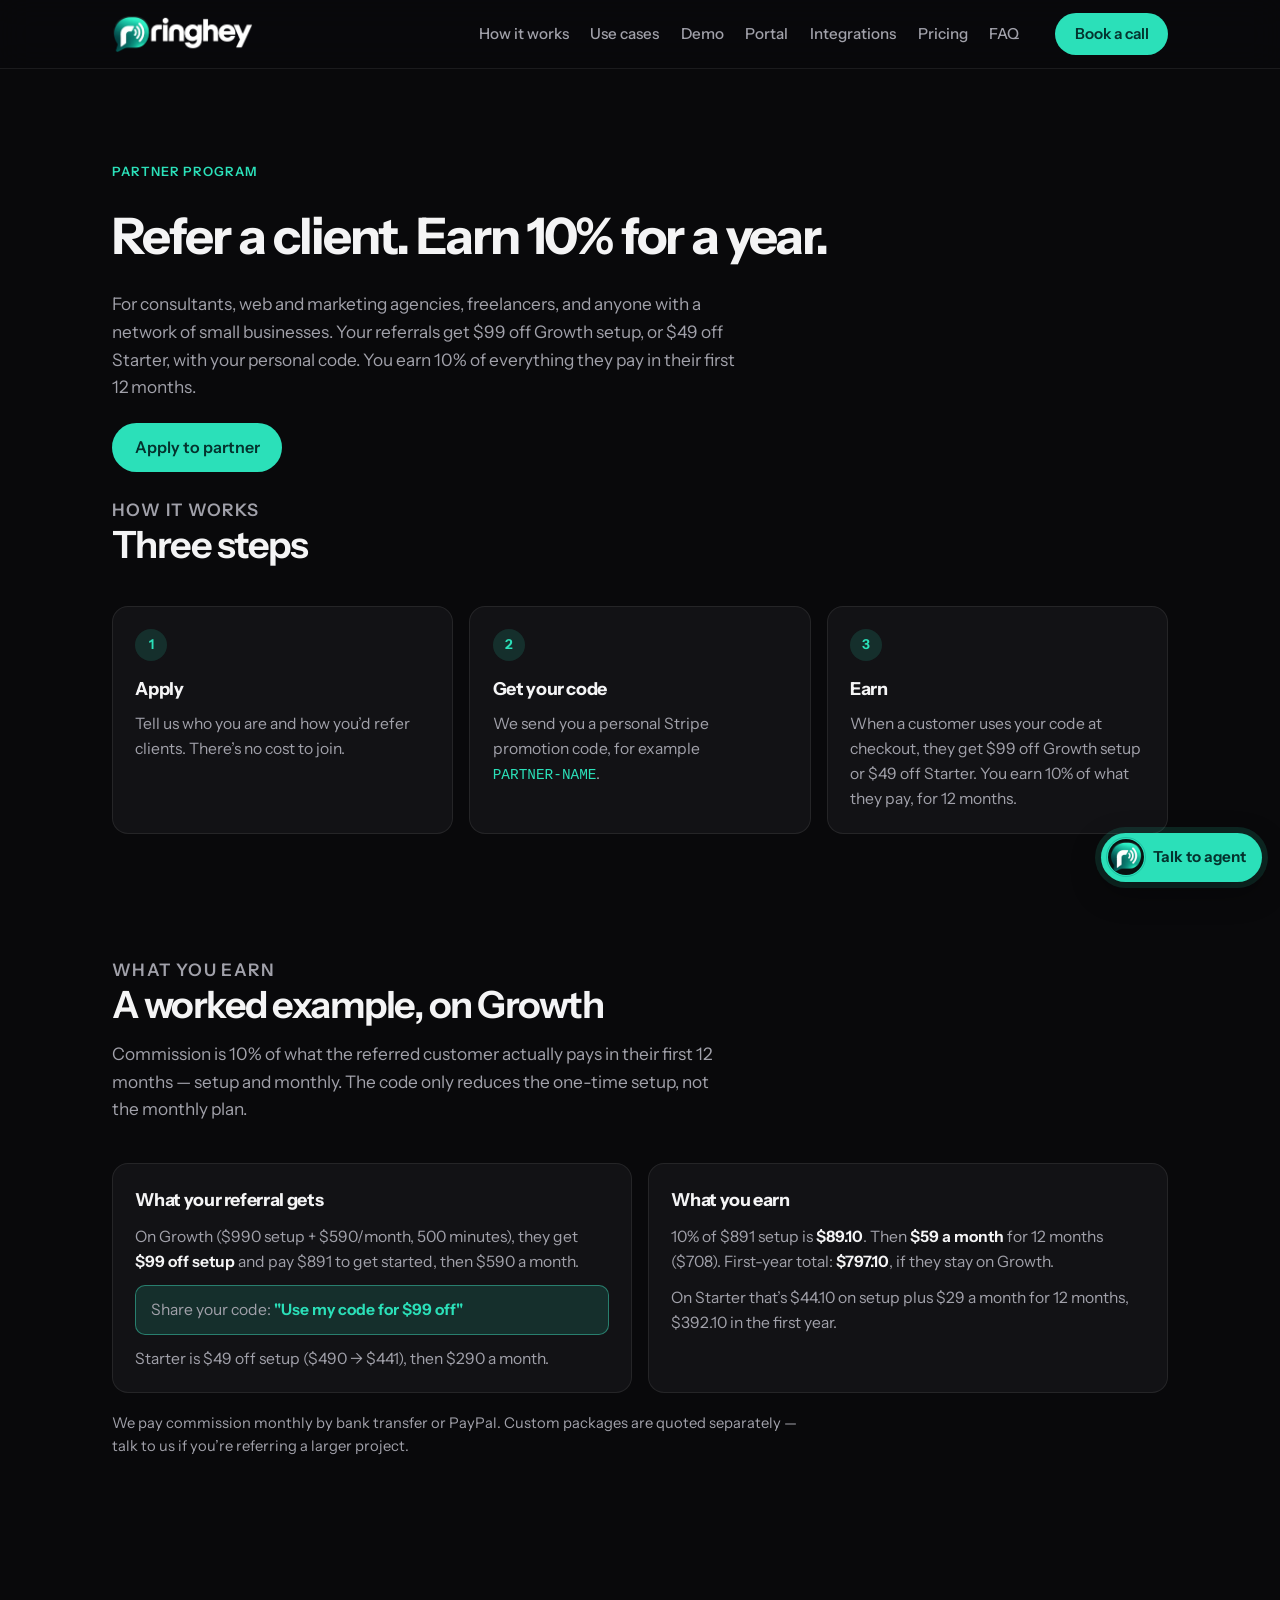
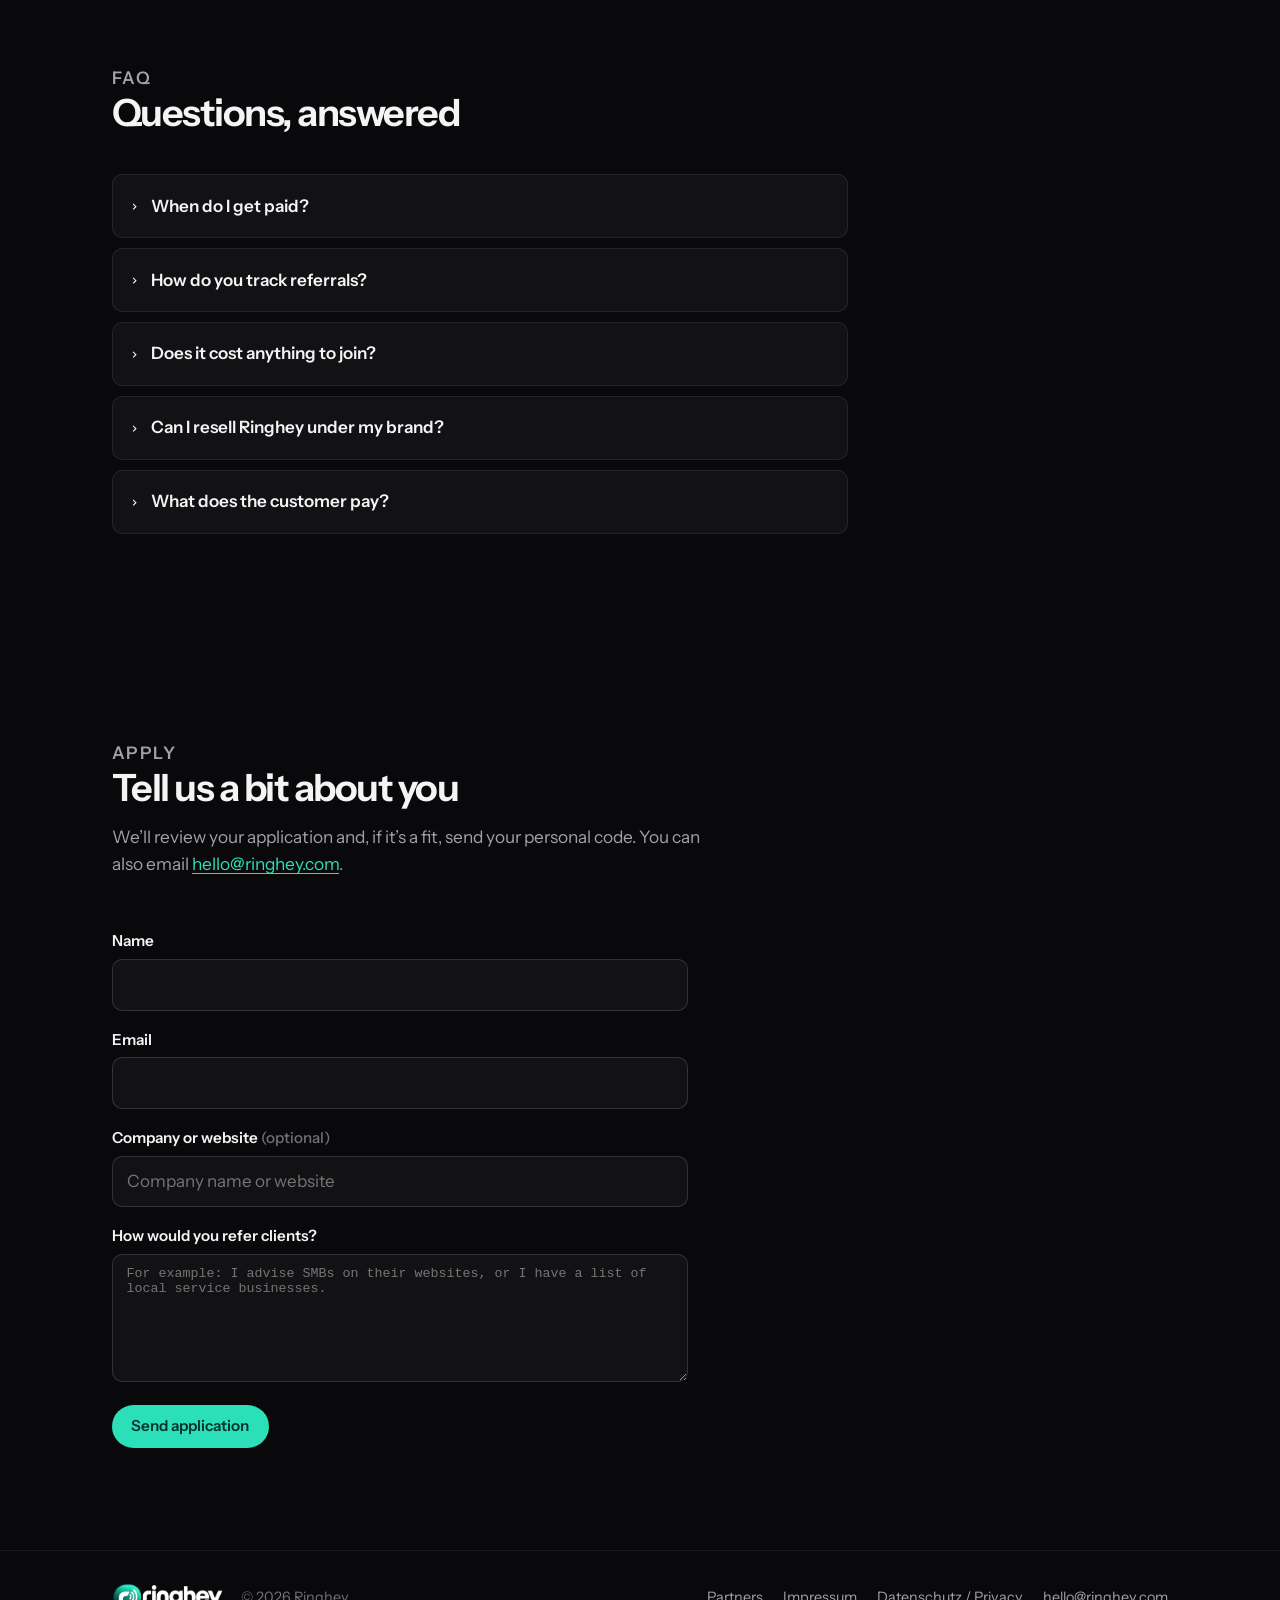
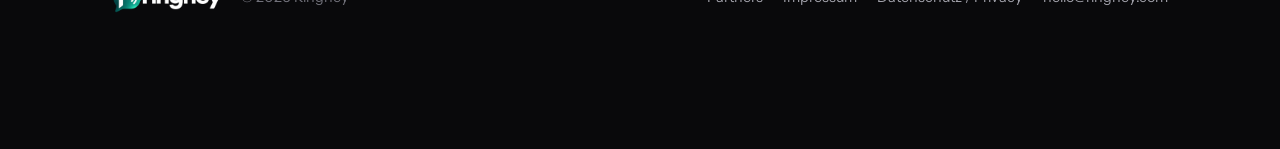
==== partners/index.html @ d052ea39 "Add partner program page with setup discounts and referral commission Partners get a personal Stripe" ====
<!doctype html>
<html lang="en">
<head>
<meta charset="utf-8">
<meta name="viewport" content="width=device-width, initial-scale=1">
<meta name="color-scheme" content="dark">
<title>Partner program — Ringhey</title>
<meta name="description" content="Refer a business to Ringhey. They get $99 off Growth setup or $49 off Starter. You earn 10% of what they pay in their first 12 months.">
<meta property="og:title" content="Partner program — Ringhey">
<meta property="og:description" content="Refer a business to Ringhey. They get $99 off Growth setup or $49 off Starter. You earn 10% of what they pay in their first 12 months.">
<meta property="og:image" content="/og.png">
<meta property="og:type" content="website">
<link rel="icon" href="/favicon.ico" sizes="32x32">
<link rel="icon" href="/favicon-32.png" type="image/png" sizes="32x32">
<link rel="icon" href="/favicon-512.png" type="image/png" sizes="512x512">
<link rel="apple-touch-icon" href="/apple-touch-icon.png">
<link rel="preconnect" href="https://fonts.googleapis.com">
<link rel="preconnect" href="https://fonts.gstatic.com" crossorigin>
<link rel="stylesheet" href="https://fonts.googleapis.com/css2?family=Instrument+Sans:ital,wght@0,400..700;1,400..700&display=swap">
<link rel="stylesheet" href="/styles.css?v=partners1">
</head>
<body>
<a class="skip" href="#main">Skip to content</a>

<header class="site-header">
  <div class="header-inner">
    <a class="logo" href="/" aria-label="Ringhey home">
      <picture>
        <source type="image/webp" srcset="/assets/ringhey-logo.webp">
        <img src="/assets/ringhey-logo.png" srcset="/assets/ringhey-logo.png 1x, /assets/ringhey-logo@2x.png 2x" alt="Ringhey" width="150" height="40">
      </picture>
    </a>
    <nav class="site-nav" aria-label="Primary">
      <button class="nav-toggle" type="button" aria-expanded="false" aria-controls="nav-list">Menu</button>
      <ul class="nav-list" id="nav-list">
        <li><a href="/#how">How it works</a></li>
        <li><a href="/#use-cases">Use cases</a></li>
        <li><a href="/#demo">Demo</a></li>
        <li><a href="/portal/">Portal</a></li>
        <li><a href="/#integrations">Integrations</a></li>
        <li><a href="/#pricing">Pricing</a></li>
        <li><a href="/#faq">FAQ</a></li>
        <li class="nav-mobile-cta"><a class="btn btn-primary" href="/#contact">Book a call</a></li>
      </ul>
    </nav>
    <a class="btn btn-primary header-cta" href="/#contact">Book a call</a>
  </div>
</header>

<main id="main">
  <section class="page-hero" aria-labelledby="partners-hero-title">
    <div class="wrap">
      <p class="eyebrow">Partner program</p>
      <h1 id="partners-hero-title">Refer a client. Earn 10% for a year.</h1>
      <p class="lede">For consultants, web and marketing agencies, freelancers, and anyone with a network of small businesses. Your referrals get $99 off Growth setup, or $49 off Starter, with your personal code. You earn 10% of everything they pay in their first 12 months.</p>
      <p class="hero-actions">
        <a class="btn btn-primary btn-lg" href="#apply">Apply to partner</a>
      </p>
    </div>
  </section>

  <section class="section section-tight" id="how-partners" aria-labelledby="how-partners-title">
    <div class="wrap">
      <div class="section-head">
        <p class="eyebrow">How it works</p>
        <h2 id="how-partners-title">Three steps</h2>
      </div>
      <ol class="steps" role="list">
        <li class="step">
          <span class="step-num" aria-hidden="true">1</span>
          <h3>Apply</h3>
          <p>Tell us who you are and how you’d refer clients. There’s no cost to join.</p>
        </li>
        <li class="step">
          <span class="step-num" aria-hidden="true">2</span>
          <h3>Get your code</h3>
          <p>We send you a personal Stripe promotion code, for example <code>PARTNER-NAME</code>.</p>
        </li>
        <li class="step">
          <span class="step-num" aria-hidden="true">3</span>
          <h3>Earn</h3>
          <p>When a customer uses your code at checkout, they get $99 off Growth setup or $49 off Starter. You earn 10% of what they pay, for 12 months.</p>
        </li>
      </ol>
    </div>
  </section>

  <section class="section" id="what-you-earn" aria-labelledby="earn-title">
    <div class="wrap">
      <div class="section-head">
        <p class="eyebrow">What you earn</p>
        <h2 id="earn-title">A worked example, on Growth</h2>
        <p>Commission is 10% of what the referred customer actually pays in their first 12 months — setup and monthly. The code only reduces the one-time setup, not the monthly plan.</p>
      </div>
      <div class="earn-grid">
        <article class="card earn-card">
          <h3>What your referral gets</h3>
          <p>On Growth ($990 setup + $590/month, 500 minutes), they get <strong>$99 off setup</strong> and pay $891 to get started, then $590 a month.</p>
          <p class="share-line">Share your code: <q>Use my code for $99 off</q></p>
          <p class="muted-note">Starter is $49 off setup ($490 → $441), then $290 a month.</p>
        </article>
        <article class="card earn-card">
          <h3>What you earn</h3>
          <p>10% of $891 setup is <strong>$89.10</strong>. Then <strong>$59 a month</strong> for 12 months ($708). First-year total: <strong>$797.10</strong>, if they stay on Growth.</p>
          <p class="muted-note">On Starter that’s $44.10 on setup plus $29 a month for 12 months, $392.10 in the first year.</p>
        </article>
      </div>
      <p class="price-note">We pay commission monthly by bank transfer or PayPal. Custom packages are quoted separately — talk to us if you’re referring a larger project.</p>
    </div>
  </section>

  <section class="section" id="partners-faq" aria-labelledby="partners-faq-title">
    <div class="wrap">
      <div class="section-head">
        <p class="eyebrow">FAQ</p>
        <h2 id="partners-faq-title">Questions, answered</h2>
      </div>
      <div class="faq">
        <details>
          <summary>When do I get paid?</summary>
          <p>Monthly, by bank transfer or PayPal, on commission from payments we actually received that month. That covers the referred customer’s setup and their monthly plan during the first 12 months.</p>
        </details>
        <details>
          <summary>How do you track referrals?</summary>
          <p>Each partner gets a personal Stripe promotion code. The customer enters it at checkout. That’s how we tie the sale to you and apply their setup discount.</p>
        </details>
        <details>
          <summary>Does it cost anything to join?</summary>
          <p>No. There’s no fee to become a partner and no minimum number of referrals.</p>
        </details>
        <details>
          <summary>Can I resell Ringhey under my brand?</summary>
          <p>This program is a referral arrangement, not a white-label or reseller licence. If you want to offer the agent under your own brand, <a href="/#contact">talk to us</a>.</p>
        </details>
        <details>
          <summary>What does the customer pay?</summary>
          <p>With your code, $99 off Growth setup or $49 off Starter. Monthly plans stay at the list price. Extra minutes are billed at cost-plus, as on our <a href="/#pricing">pricing</a> page, and are included in the “everything they pay” commission for those first 12 months.</p>
        </details>
      </div>
    </div>
  </section>

  <section class="section" id="apply" aria-labelledby="apply-title">
    <div class="wrap">
      <div class="section-head">
        <p class="eyebrow">Apply</p>
        <h2 id="apply-title">Tell us a bit about you</h2>
        <p>We’ll review your application and, if it’s a fit, send your personal code. You can also email <a href="mailto:hello@ringhey.com?subject=Partner%20program%20application">hello@ringhey.com</a>.</p>
      </div>
      <p class="paid-thanks" id="applied-thanks" hidden>Thanks, we’ve received your application. We’ll get back to you by email.</p>
      <form class="partner-form" action="https://formsubmit.co/hello@ringhey.com" method="POST">
        <input type="hidden" name="_next" value="https://ringhey.com/partners/?applied=1">
        <input type="hidden" name="_subject" value="Partner program application">
        <input type="hidden" name="_template" value="table">
        <input type="text" name="_honey" class="hp" tabindex="-1" autocomplete="off" aria-hidden="true">
        <label for="partner-name">Name</label>
        <input id="partner-name" name="name" type="text" required autocomplete="name" maxlength="120">
        <label for="partner-email">Email</label>
        <input id="partner-email" name="email" type="email" required autocomplete="email" maxlength="160">
        <label for="partner-company">Company or website <span class="optional">(optional)</span></label>
        <input id="partner-company" name="company" type="text" autocomplete="organization" maxlength="200" placeholder="Company name or website">
        <label for="partner-refer">How would you refer clients?</label>
        <textarea id="partner-refer" name="how_you_would_refer_clients" required rows="5" maxlength="2000" placeholder="For example: I advise SMBs on their websites, or I have a list of local service businesses."></textarea>
        <div class="form-actions">
          <button class="btn btn-primary" type="submit">Send application</button>
        </div>
      </form>
    </div>
  </section>
</main>

<div class="call-dock" id="call-dock" data-state="idle">
  <button type="button" class="talk-fab" data-vapi-start id="talk-fab" aria-controls="call-widget">
    <span class="agent-avatar fab-avatar" aria-hidden="true">
      <span class="avatar-ring"></span>
      <img src="/favicon-180.png" alt="" width="36" height="36">
    </span>
    <span class="talk-fab-label">Talk to agent</span>
  </button>

  <div class="dock-panel" id="dock-panel">
    <button type="button" class="dock-open" id="dock-open" aria-label="Show the full call transcript">
      <span class="agent-avatar" aria-hidden="true">
        <span class="avatar-glow"></span>
        <span class="avatar-ring"></span>
        <img src="/favicon-180.png" alt="" width="52" height="52">
      </span>
      <span class="dock-meta">
        <span class="agent-name">Ringhey Agent</span>
        <span class="agent-label">AI voice agent</span>
        <span class="status-chip dock-chip" data-state="idle">Ready</span>
      </span>
      <span class="viz-bars dock-bars" aria-hidden="true">
        <span></span><span></span><span></span><span></span><span></span>
      </span>
    </button>
    <div class="dock-actions">
      <button type="button" class="btn btn-ghost btn-icon" data-vapi-mute disabled aria-pressed="false" aria-label="Mute">
        <svg class="icon-mic" viewBox="0 0 24 24" fill="none" stroke="currentColor" stroke-width="1.8" aria-hidden="true"><path d="M12 3a3.5 3.5 0 0 0-3.5 3.5v5a3.5 3.5 0 1 0 7 0v-5A3.5 3.5 0 0 0 12 3z"/><path d="M6 11a6 6 0 0 0 12 0M12 17v4"/></svg>
        <svg class="icon-mic-off" viewBox="0 0 24 24" fill="none" stroke="currentColor" stroke-width="1.8" aria-hidden="true"><path d="M3 3l18 18"/><path d="M9 9v2.5A3 3 0 0 0 14.8 14M15 10.2V7.5A3 3 0 0 0 9.7 5.2"/><path d="M6 11a6 6 0 0 0 8.2 5.6M18 13.5A6 6 0 0 0 12 5M12 17v4"/></svg>
      </button>
      <button type="button" class="btn btn-end btn-icon" data-vapi-end disabled aria-label="End call">
        <svg viewBox="0 0 24 24" fill="none" stroke="currentColor" stroke-width="1.8" aria-hidden="true"><path d="M4 15.5c4.5-4 11.5-3 16 0"/><path d="M7 18l-2.2-3.8L8.5 13M17 18l2.2-3.8L15.5 13"/></svg>
      </button>
    </div>
  </div>
</div>

<footer class="site-footer">
  <div class="wrap footer-inner">
    <div class="footer-brand">
      <a class="logo footer-logo" href="/" aria-label="Ringhey home">
        <picture>
          <source type="image/webp" srcset="/assets/ringhey-logo.webp">
          <img src="/assets/ringhey-logo.png" srcset="/assets/ringhey-logo.png 1x, /assets/ringhey-logo@2x.png 2x" alt="Ringhey" width="150" height="40">
        </picture>
      </a>
      <span>© 2026 Ringhey</span>
    </div>
    <ul class="footer-links">
      <li><a href="/partners/" aria-current="page">Partners</a></li>
      <li><a href="/impressum.html">Impressum</a></li>
      <li><a href="/datenschutz.html">Datenschutz / Privacy</a></li>
      <li><a href="mailto:hello@ringhey.com">hello@ringhey.com</a></li>
    </ul>
  </div>
</footer>
<script>
  const nav = document.querySelector('.site-nav');
  const toggle = nav.querySelector('.nav-toggle');
  toggle.addEventListener('click', () => {
    const open = nav.classList.toggle('open');
    toggle.setAttribute('aria-expanded', open);
  });
  nav.querySelectorAll('.nav-list a').forEach(a => a.addEventListener('click', () => {
    nav.classList.remove('open');
    toggle.setAttribute('aria-expanded', 'false');
  }));
  document.addEventListener('keydown', e => {
    if (e.key === 'Escape' && nav.classList.contains('open')) {
      nav.classList.remove('open');
      toggle.setAttribute('aria-expanded', 'false');
      toggle.focus();
    }
  });
  if (new URLSearchParams(location.search).get('applied') === '1') {
    const thanks = document.getElementById('applied-thanks');
    if (thanks) {
      thanks.hidden = false;
      document.getElementById('apply')?.scrollIntoView({ behavior: 'smooth', block: 'start' });
    }
  }
</script>
<script type="module" src="/agent.js?v=partners1"></script>
</body>
</html>
---- styles.css ----
/* Ringhey — agency site */
:root {
  color-scheme: dark;
  --bg: #09090b;
  --bg-elev: #121215;
  --bg-soft: #18181c;
  --fg: #f4f4f5;
  --muted: #a1a1aa;
  --faint: #71717a;
  --line: rgba(255, 255, 255, 0.08);
  --line-strong: rgba(255, 255, 255, 0.14);
  --accent: #2BE0B9;
  --accent-fg: #04332E;
  --accent-soft: rgba(43, 224, 185, 0.14);
  --accent-glow: rgba(51, 245, 200, 0.28);
  --danger: #fca5a5;
  --radius: 1rem;
  --radius-sm: 0.625rem;
  --shadow: 0 24px 80px rgba(0, 0, 0, 0.45);
  --font: "Instrument Sans", "Inter", "Segoe UI", system-ui, sans-serif;
  --header-h: 4.25rem;
  --space: clamp(1.25rem, 4vw, 2rem);
  --max: 70rem;
  --prose: 40rem;
  accent-color: var(--accent);
  scrollbar-color: #5a5a63 #121215;
}

*,
*::before,
*::after { box-sizing: border-box; }

html {
  color-scheme: dark;
  scroll-behavior: smooth;
  scroll-padding-top: calc(var(--header-h) + 0.75rem);
  background: var(--bg);
  hanging-punctuation: first last;
}

body {
  margin: 0;
  font-family: var(--font);
  font-size: 1.0625rem;
  line-height: 1.6;
  color: var(--fg);
  background: var(--bg);
  min-block-size: 100dvb;
  text-rendering: optimizeLegibility;
  -webkit-font-smoothing: antialiased;
}

img, svg { display: block; max-inline-size: 100%; }
iframe { border: 0; display: block; }
button, input, select { font: inherit; }

a {
  color: var(--accent);
  text-underline-offset: 0.18em;
}

a:hover { color: #33F5C8; }

:focus { outline: none; }
:focus-visible {
  outline: 2px solid var(--accent);
  outline-offset: 3px;
}

.skip {
  position: absolute;
  inset-inline-start: 1rem;
  inset-block-start: 0.75rem;
  padding: 0.5rem 0.85rem;
  background: var(--accent);
  color: var(--accent-fg);
  border-radius: 0.5rem;
  font-weight: 600;
  text-decoration: none;
  z-index: 100;
  transform: translateY(-150%);
}
.skip:focus { transform: none; }

/* Header */
.site-header {
  position: sticky;
  inset-block-start: 0;
  z-index: 40;
  background: color-mix(in srgb, var(--bg) 82%, transparent);
  backdrop-filter: blur(16px);
  border-block-end: 1px solid var(--line);
}

.header-inner {
  display: flex;
  align-items: center;
  gap: 1rem;
  max-inline-size: var(--max);
  margin-inline: auto;
  padding-inline: var(--space);
  block-size: var(--header-h);
}

.logo {
  display: inline-flex;
  align-items: center;
  text-decoration: none;
  line-height: 0;
}
.logo picture, .logo img {
  display: block;
  height: 2.35rem;
  width: auto;
}
.logo:hover { opacity: 0.88; }
.footer-brand {
  display: flex;
  align-items: center;
  gap: 0.9rem 1.15rem;
  flex-wrap: wrap;
}
.footer-logo img, .footer-logo picture {
  height: 1.85rem;
  width: auto;
}

.site-nav { margin-inline-start: auto; }

.nav-toggle {
  display: inline-flex;
  align-items: center;
  gap: 0.45rem;
  background: transparent;
  color: var(--fg);
  border: 1px solid var(--line-strong);
  border-radius: 999px;
  padding: 0.4rem 0.8rem;
  cursor: pointer;
}
.nav-toggle::-webkit-details-marker { display: none; }
.nav-toggle::marker { content: ""; }
.nav-toggle::before {
  content: "";
  inline-size: 0.95rem;
  block-size: 0.95rem;
  background: currentColor;
  mask: url("data:image/svg+xml,%3Csvg xmlns='http://www.w3.org/2000/svg' viewBox='0 0 24 24' fill='none' stroke='black' stroke-width='2'%3E%3Cpath d='M4 7h16M4 12h16M4 17h16'/%3E%3C/svg%3E") center / contain no-repeat;
}
.site-nav.open .nav-toggle::before {
  mask-image: url("data:image/svg+xml,%3Csvg xmlns='http://www.w3.org/2000/svg' viewBox='0 0 24 24' fill='none' stroke='black' stroke-width='2'%3E%3Cpath d='M6 6l12 12M18 6L6 18'/%3E%3C/svg%3E");
}

.nav-list {
  list-style: none;
  margin: 0;
  padding: 0.75rem;
}

.nav-list a {
  color: var(--muted);
  text-decoration: none;
  font-size: 0.95rem;
  font-weight: 500;
}
.nav-list a:hover { color: var(--fg); }

@media (max-width: 51.99rem) {
  .site-nav {
    position: relative;
  }
  .site-nav:not(.open) .nav-list { display: none; }
  .nav-list {
    position: absolute;
    inset-inline-end: 0;
    inset-block-start: calc(100% + 0.5rem);
    min-inline-size: 16rem;
    background: var(--bg-elev);
    border: 1px solid var(--line-strong);
    border-radius: var(--radius);
    box-shadow: var(--shadow);
    display: grid;
    gap: 0.15rem;
  }
  .nav-list a,
  .nav-list .btn {
    display: block;
    padding: 0.65rem 0.75rem;
    border-radius: 0.5rem;
  }
  .nav-list .btn { text-align: center; margin-block-start: 0.35rem; }
}

@media (min-width: 52rem) {
  .nav-toggle { display: none; }
  .site-nav {
    display: flex;
    align-items: center;
  }
  .nav-list {
    display: flex;
    align-items: center;
    gap: 1.35rem;
    padding: 0;
    /* Keep the list visible even if details is closed */
  }
  .nav-mobile-cta { display: none; }
}

/* Buttons */
.btn {
  display: inline-flex;
  align-items: center;
  justify-content: center;
  gap: 0.45rem;
  padding: 0.7rem 1.15rem;
  border-radius: 999px;
  font-weight: 600;
  font-size: 0.95rem;
  text-decoration: none;
  border: 1px solid transparent;
  cursor: pointer;
  line-height: 1.2;
  transition: background 0.15s ease, border-color 0.15s ease, color 0.15s ease, transform 0.15s ease;
}
.btn:hover { color: var(--accent-fg); }
.btn-primary {
  background: var(--accent);
  color: var(--accent-fg);
}
.btn-primary:hover { background: #33F5C8; color: var(--accent-fg); }
.btn-ghost {
  background: transparent;
  color: var(--fg);
  border-color: var(--line-strong);
}
.btn-ghost:hover {
  border-color: color-mix(in srgb, var(--accent) 50%, var(--line-strong));
  color: var(--fg);
  background: var(--accent-soft);
}
.btn-lg { padding: 0.85rem 1.35rem; font-size: 1rem; }

/* After .btn so display is not overridden */
a.header-cta { display: none; }
@media (min-width: 52rem) {
  a.header-cta { display: inline-flex; margin-inline-start: 1.25rem; }
}

/* Layout helpers */
.wrap {
  max-inline-size: var(--max);
  margin-inline: auto;
  padding-inline: var(--space);
}
.section {
  padding-block: clamp(3.5rem, 8vw, 6.5rem);
}
.section-head {
  max-inline-size: 38rem;
  margin-block-end: 2.5rem;
}
.eyebrow {
  display: inline-flex;
  align-items: center;
  gap: 0.5rem;
  font-size: 0.8rem;
  font-weight: 600;
  letter-spacing: 0.08em;
  text-transform: uppercase;
  color: var(--accent);
  margin: 0 0 0.85rem;
}
.section h2,
.hero h1 {
  letter-spacing: -0.04em;
  line-height: 1.12;
  font-weight: 650;
  text-wrap: balance;
  margin: 0 0 0.85rem;
}
.section h2 { font-size: clamp(1.75rem, 3.4vw, 2.35rem); }
.lede, .section-head p {
  color: var(--muted);
  margin: 0;
  font-size: 1.08rem;
  text-wrap: pretty;
}

/* Hero */
.hero {
  position: relative;
  overflow: clip;
  padding-block: clamp(3.5rem, 11vw, 7.5rem) clamp(3.75rem, 9vw, 7rem);
}
.hero::before {
  content: "";
  position: absolute;
  inset: -20% 20% auto auto;
  inline-size: min(42rem, 80vw);
  block-size: min(42rem, 80vw);
  background: radial-gradient(circle, var(--accent-glow), transparent 62%);
  pointer-events: none;
  z-index: 0;
}
.hero .wrap { position: relative; z-index: 1; }
.hero-copy { max-inline-size: 42rem; }
.hero h1 { font-size: clamp(2.35rem, 6.4vw, 4.15rem); }
.hero .lede { font-size: 1.2rem; max-inline-size: 36rem; }
.hero-actions {
  display: flex;
  flex-wrap: wrap;
  gap: 0.75rem;
  margin-block: 1.75rem 1.5rem;
}
.hero-meta {
  display: flex;
  flex-wrap: wrap;
  gap: 0.55rem 1.25rem;
  padding: 0;
  margin: 0;
  list-style: none;
  color: var(--faint);
  font-size: 0.9rem;
}
.hero-meta li {
  display: inline-flex;
  align-items: center;
  gap: 0.45rem;
}
.hero-meta li::before {
  content: "";
  inline-size: 0.4rem;
  block-size: 0.4rem;
  border-radius: 50%;
  background: var(--accent);
  box-shadow: 0 0 0 4px var(--accent-soft);
}


/* Hero visual */
.hero-visual { display: block; position: relative; z-index: 0; }
.hero-visual img {
  display: block;
  inline-size: 100%;
  block-size: auto;
  aspect-ratio: 3 / 2;
  object-fit: cover;
  object-position: 70% 30%;
}
@media (max-width: 57.99rem) {
  .hero { padding-block-start: 0; }
  .hero-visual { margin-block-end: -3.5rem; }
  .hero-visual img {
    max-block-size: 24rem;
    -webkit-mask-image: linear-gradient(to bottom, #000 55%, transparent);
            mask-image: linear-gradient(to bottom, #000 55%, transparent);
  }
}
@media (min-width: 58rem) {
  .hero { min-block-size: min(46rem, 88vh); display: flex; align-items: center; }
  .hero .wrap { inline-size: 100%; }
  .hero-visual {
    position: absolute;
    inset: 0 0 0 auto;
    inline-size: 62%;
  }
  .hero-visual img {
    block-size: 100%;
    aspect-ratio: auto;
    object-position: 75% 25%;
    -webkit-mask-image: linear-gradient(to right, transparent 0%, #000 38%), linear-gradient(to bottom, #000 80%, transparent);
            mask-image: linear-gradient(to right, transparent 0%, #000 38%), linear-gradient(to bottom, #000 80%, transparent);
    -webkit-mask-composite: source-in;
            mask-composite: intersect;
  }
  .hero-copy { max-inline-size: 36rem; }
}

/* Steps */
.steps {
  display: grid;
  gap: 1rem;
  grid-template-columns: 1fr;
  list-style: none;
  margin: 0;
  padding: 0;
}
.step code { white-space: nowrap; }
@media (min-width: 48rem) {
  .steps { grid-template-columns: repeat(3, 1fr); }
}
.step, .card, .price, .portal-item, .case {
  background: var(--bg-elev);
  border: 1px solid var(--line);
  border-radius: var(--radius);
  padding: 1.35rem 1.4rem;
}
.step-num {
  display: inline-grid;
  place-items: center;
  inline-size: 2rem;
  block-size: 2rem;
  border-radius: 999px;
  background: var(--accent-soft);
  color: var(--accent);
  font-weight: 650;
  font-size: 0.85rem;
  margin-block-end: 0.9rem;
}
.step h3, .card h3, .price h3, .portal-item h3 {
  margin: 0 0 0.45rem;
  font-size: 1.12rem;
  letter-spacing: -0.02em;
}
.step p, .card p, .price p, .portal-item p {
  margin: 0;
  color: var(--muted);
  font-size: 0.98rem;
}

/* Use cases */
.cases {
  display: grid;
  gap: 1rem;
  grid-template-columns: 1fr;
}
@media (min-width: 40rem) {
  .cases { grid-template-columns: repeat(2, 1fr); }
}
@media (min-width: 64rem) {
  .cases { grid-template-columns: repeat(3, 1fr); }
  .cases .card:nth-child(4),
  .cases .card:nth-child(5) { grid-column: span 1; }
}
.card svg {
  inline-size: 1.35rem;
  block-size: 1.35rem;
  color: var(--accent);
  margin-block-end: 0.85rem;
}

/* Showcase / demo */
.showcase {
  display: grid;
  gap: 1.5rem;
}
@media (min-width: 58rem) {
  .showcase {
    grid-template-columns: 1fr 1.05fr;
    align-items: start;
  }
}
.case { padding: 1.6rem; }
.badge {
  display: inline-flex;
  align-items: center;
  gap: 0.4rem;
  font-size: 0.75rem;
  font-weight: 650;
  letter-spacing: 0.06em;
  text-transform: uppercase;
  color: var(--accent);
  background: var(--accent-soft);
  border-radius: 999px;
  padding: 0.28rem 0.65rem;
  margin-block-end: 0.9rem;
}
.case h3 { font-size: 1.35rem; }
.case .note {
  margin-block-start: 1rem;
  padding: 0.75rem 0.85rem;
  border-radius: var(--radius-sm);
  background: var(--bg-soft);
  color: var(--muted);
  font-size: 0.9rem;
}
.case-actions {
  display: flex;
  flex-wrap: wrap;
  gap: 0.7rem;
  margin-block-start: 1.25rem;
}
.case-follow { margin-block-start: 1.5rem; }
.case-list {
  color: var(--muted);
  padding-inline-start: 1.1rem;
  margin: 1rem 0 0;
}

.call-widget {
  --viz: 0.12;
  background:
    radial-gradient(120% 80% at 0% 0%, rgba(43, 224, 185, 0.12), transparent 55%),
    var(--bg-elev);
  border: 1.5px solid color-mix(in srgb, var(--accent) 70%, transparent);
  border-radius: 1.25rem;
  padding: 1.35rem 1.35rem 1.15rem;
  max-inline-size: 44rem;
  box-shadow: 0 20px 50px rgba(0, 0, 0, 0.32), 0 0 0 4px rgba(43, 224, 185, 0.08), 0 0 36px rgba(43, 224, 185, 0.18);
  transition: border-color 0.3s ease, box-shadow 0.3s ease;
}
.call-widget:hover { border-color: var(--accent); }
.call-widget[data-state="listening"],
.call-widget[data-state="speaking"],
.call-widget[data-state="connecting"] {
  border-color: var(--accent);
  box-shadow: 0 20px 50px rgba(0, 0, 0, 0.32), 0 0 0 4px rgba(43, 224, 185, 0.14), 0 0 48px rgba(43, 224, 185, 0.26);
}
.call-widget[data-state="speaking"] {
  box-shadow: 0 20px 50px rgba(0, 0, 0, 0.32), 0 0 0 5px rgba(43, 224, 185, 0.18), 0 0 64px rgba(43, 224, 185, 0.34);
}

.agent-card {
  display: grid;
  grid-template-columns: auto 1fr;
  gap: 1rem 1.1rem;
  align-items: center;
}
.agent-avatar {
  position: relative;
  inline-size: 5.5rem;
  block-size: 5.5rem;
  flex: none;
  display: grid;
  place-items: center;
}
.agent-avatar img {
  position: relative;
  z-index: 2;
  inline-size: 4.15rem;
  block-size: 4.15rem;
  border-radius: 50%;
  object-fit: cover;
  background: #071110;
}
.avatar-ring,
.avatar-glow {
  position: absolute;
  inset: 0;
  border-radius: 50%;
  pointer-events: none;
}
.avatar-ring {
  z-index: 1;
  border: 2px solid #1DC1A2;
  box-shadow: 0 0 0 4px rgba(43, 224, 185, 0.12), inset 0 0 0 2px rgba(10, 120, 109, 0.35);
}
.avatar-glow {
  z-index: 0;
  inset: -10px;
  background: radial-gradient(circle, rgba(43, 224, 185, 0.35), transparent 68%);
  opacity: 0.45;
}
.call-widget[data-state="listening"] .avatar-glow,
.call-dock[data-state="listening"] .avatar-glow { opacity: 0.65; }
.call-widget[data-state="speaking"] .avatar-glow,
.call-dock[data-state="speaking"] .avatar-glow {
  opacity: 1;
  animation: glow-breathe 1.1s ease-in-out infinite;
}
.call-widget[data-state="speaking"] .avatar-ring,
.call-dock[data-state="speaking"] .avatar-ring {
  border-color: #2BE0B9;
  box-shadow: 0 0 0 5px rgba(43, 224, 185, 0.2), 0 0 24px rgba(43, 224, 185, 0.45);
  animation: ring-pulse 1.1s ease-in-out infinite;
}
.call-widget[data-state="connecting"] .avatar-ring,
.call-dock[data-state="connecting"] .avatar-ring {
  animation: ring-spin 1.2s linear infinite;
  border-color: #2BE0B9;
  border-top-color: #0A786D;
}
@keyframes glow-breathe {
  0%, 100% { transform: scale(0.96); opacity: 0.7; }
  50% { transform: scale(1.08); opacity: 1; }
}
@keyframes ring-pulse {
  0%, 100% { transform: scale(1); }
  50% { transform: scale(1.04); }
}
@keyframes ring-spin { to { transform: rotate(360deg); } }

.agent-meta { min-inline-size: 0; }
.agent-title-row {
  display: flex;
  flex-wrap: wrap;
  align-items: center;
  gap: 0.45rem 0.7rem;
}
.agent-name {
  margin: 0;
  font-size: 1.2rem;
  letter-spacing: -0.03em;
  font-weight: 650;
}
.agent-label {
  margin: 0.15rem 0 0.7rem;
  color: var(--muted);
  font-size: 0.88rem;
}

.status-chip {
  display: inline-flex;
  align-items: center;
  gap: 0.4rem;
  padding: 0.18rem 0.6rem 0.18rem 0.45rem;
  border-radius: 999px;
  font-size: 0.72rem;
  font-weight: 650;
  letter-spacing: 0.04em;
  text-transform: uppercase;
  background: var(--bg-soft);
  color: var(--muted);
  border: 1px solid var(--line);
}
.status-chip::before {
  content: "";
  inline-size: 0.45rem;
  block-size: 0.45rem;
  border-radius: 50%;
  background: currentColor;
}
.status-chip[data-state="connecting"] { color: #2BE0B9; background: rgba(43, 224, 185, 0.1); border-color: rgba(43, 224, 185, 0.25); }
.status-chip[data-state="connecting"]::before { animation: chip-blink 0.9s ease-in-out infinite; }
.status-chip[data-state="listening"] { color: #2BE0B9; background: rgba(43, 224, 185, 0.1); border-color: rgba(43, 224, 185, 0.25); }
.status-chip[data-state="speaking"] { color: #04332E; background: #2BE0B9; border-color: #2BE0B9; }
.status-chip[data-state="ended"] { color: var(--muted); }
.status-chip[data-state="error"] { color: #fecaca; background: rgba(252, 165, 165, 0.1); border-color: rgba(252, 165, 165, 0.3); }
@keyframes chip-blink {
  0%, 100% { opacity: 0.35; }
  50% { opacity: 1; }
}

.viz-bars {
  display: flex;
  align-items: flex-end;
  gap: 0.22rem;
  height: 1.7rem;
  --level: 0.12;
}
.viz-bars span {
  display: block;
  width: 0.28rem;
  height: 100%;
  border-radius: 999px;
  background: linear-gradient(180deg, #2BE0B9, #0A786D);
  transform-origin: center bottom;
  transform: scaleY(var(--h, 0.22));
  opacity: 0.85;
}
.call-widget[data-state="idle"] .viz-bars span,
.call-widget[data-state="ended"] .viz-bars span {
  opacity: 0.4;
  animation: viz-idle 2.8s ease-in-out infinite;
}
.call-widget[data-state="listening"] .viz-bars span,
.call-dock[data-state="listening"] .viz-bars span {
  animation: viz-listen 1.6s ease-in-out infinite;
}
.call-widget[data-state="speaking"] .viz-bars span,
.call-dock[data-state="speaking"] .viz-bars span {
  animation: viz-speak 0.55s ease-in-out infinite;
}
.viz-bars span:nth-child(1) { --h: 0.28; animation-delay: 0s; }
.viz-bars span:nth-child(2) { --h: 0.45; animation-delay: 0.08s; }
.viz-bars span:nth-child(3) { --h: 0.7; animation-delay: 0.16s; }
.viz-bars span:nth-child(4) { --h: 0.95; animation-delay: 0.04s; }
.viz-bars span:nth-child(5) { --h: 0.62; animation-delay: 0.12s; }
.viz-bars span:nth-child(6) { --h: 0.4; animation-delay: 0.2s; }
.viz-bars span:nth-child(7) { --h: 0.26; animation-delay: 0.1s; }
@keyframes viz-idle {
  0%, 100% { transform: scaleY(0.18); }
  50% { transform: scaleY(0.32); }
}
@keyframes viz-listen {
  0%, 100% { transform: scaleY(calc(0.2 + var(--level) * 0.25 + var(--h) * 0.15)); }
  50% { transform: scaleY(calc(0.28 + var(--level) * 0.35 + var(--h) * 0.2)); }
}
@keyframes viz-speak {
  0%, 100% { transform: scaleY(calc(0.28 + var(--level) * 0.55 * var(--h))); }
  50% { transform: scaleY(calc(0.45 + var(--level) * 0.7 * var(--h))); }
}

.call-hint {
  margin: 1rem 0 0.9rem;
  color: var(--muted);
  font-size: 0.95rem;
}
.call-hint.is-error { color: #fecaca; }

.call-controls {
  display: flex;
  flex-wrap: wrap;
  gap: 0.65rem;
}
.call-widget[data-state="connecting"] #call-start,
.call-widget[data-state="listening"] #call-start,
.call-widget[data-state="speaking"] #call-start,
#call-start[hidden] {
  display: none !important;
}
.call-controls .btn {
  gap: 0.45rem;
}
.call-controls .btn svg,
.dock-actions .btn svg {
  inline-size: 1.05rem;
  block-size: 1.05rem;
  flex: none;
}
.btn .icon-mic-off { display: none; }
.btn[aria-pressed="true"] .icon-mic { display: none; }
.btn[aria-pressed="true"] .icon-mic-off { display: block; }
.btn-end {
  background: transparent;
  color: #fecaca;
  border: 1px solid rgba(252, 165, 165, 0.35);
}
.btn-end:hover {
  background: rgba(252, 165, 165, 0.1);
  color: #fecaca;
}
.btn-end:disabled,
.btn-ghost:disabled,
.call-controls .btn:disabled {
  opacity: 0.45;
  cursor: not-allowed;
}

.transcript {
  display: flex;
  flex-direction: column;
  gap: 0.65rem;
  min-block-size: 9rem;
  max-block-size: 18rem;
  overflow: auto;
  background: var(--bg);
  border: 1px solid var(--line);
  border-radius: 0.9rem;
  padding: 0.9rem 1rem;
  margin-block-start: 1rem;
}
.transcript:empty::before {
  content: "Your conversation will appear here once you start talking.";
  color: var(--faint);
  font-size: 0.92rem;
}
.bubble {
  display: grid;
  gap: 0.2rem;
  max-inline-size: 85%;
}
.bubble-agent { align-self: start; }
.bubble-user { align-self: end; text-align: end; }
.bubble-label {
  font-size: 0.7rem;
  font-weight: 650;
  letter-spacing: 0.04em;
  text-transform: uppercase;
  color: var(--faint);
}
.bubble p {
  margin: 0;
  padding: 0.6rem 0.8rem;
  border-radius: 0.9rem;
  line-height: 1.45;
  font-size: 0.95rem;
}
.bubble-agent p {
  background: color-mix(in srgb, #0A786D 35%, var(--bg-elev));
  border: 1px solid color-mix(in srgb, #1DC1A2 30%, var(--line));
  border-end-start-radius: 0.3rem;
  color: var(--fg);
}
.bubble-user p {
  background: var(--bg-soft);
  border: 1px solid var(--line);
  border-end-end-radius: 0.3rem;
  color: var(--fg);
}
.call-note {
  margin: 0.85rem 0 0;
  font-size: 0.8rem;
  color: var(--faint);
}

/* Floating dock / Talk to agent */
.call-dock {
  position: fixed;
  inset-block-end: calc(1.15rem + env(safe-area-inset-bottom, 0px));
  inset-inline-end: calc(1.15rem + env(safe-area-inset-right, 0px));
  z-index: 50;
  display: flex;
  flex-direction: column;
  align-items: flex-end;
  gap: 0.65rem;
}
.talk-fab {
  display: inline-flex;
  align-items: center;
  gap: 0.55rem;
  padding: 0.4rem 1rem 0.4rem 0.4rem;
  border: 0;
  border-radius: 999px;
  background: var(--accent);
  color: var(--accent-fg);
  font: inherit;
  font-weight: 650;
  font-size: 0.95rem;
  cursor: pointer;
  box-shadow: 0 10px 30px rgba(0, 0, 0, 0.35), 0 0 0 6px var(--accent-soft);
}
.talk-fab:hover { background: #33F5C8; color: var(--accent-fg); }
.fab-avatar {
  inline-size: 2.25rem;
  block-size: 2.25rem;
}
.fab-avatar img {
  inline-size: 2.25rem;
  block-size: 2.25rem;
  border-radius: 50%;
}
.fab-avatar .avatar-ring {
  inset: -2px;
  border-width: 1.5px;
  box-shadow: none;
}
.dock-panel {
  display: none;
  align-items: center;
  gap: 0.55rem;
  padding: 0.55rem 0.55rem 0.55rem 0.6rem;
  background: color-mix(in srgb, var(--bg-elev) 92%, transparent);
  backdrop-filter: blur(16px);
  border: 1px solid color-mix(in srgb, var(--accent) 30%, var(--line));
  border-radius: 1.15rem;
  box-shadow: 0 16px 50px rgba(0, 0, 0, 0.45);
  max-inline-size: min(22.5rem, calc(100vw - 2rem));
}
.call-dock.is-open .talk-fab { display: none; }
.call-dock.is-open .dock-panel { display: flex; }
.call-dock.is-hidden-over-widget { display: none; }
.dock-open {
  display: flex;
  align-items: center;
  gap: 0.7rem;
  min-inline-size: 0;
  flex: 1;
  background: none;
  border: 0;
  color: inherit;
  font: inherit;
  text-align: start;
  cursor: pointer;
  padding: 0;
}
.dock-open .agent-avatar {
  inline-size: 3.25rem;
  block-size: 3.25rem;
}
.dock-open .agent-avatar img {
  inline-size: 2.5rem;
  block-size: 2.5rem;
}
.dock-meta {
  display: grid;
  gap: 0.1rem;
  min-inline-size: 0;
}
.dock-meta .agent-name { font-size: 0.95rem; }
.dock-meta .agent-label { margin: 0; font-size: 0.75rem; }
.dock-chip { justify-self: start; }
.dock-bars { height: 1.15rem; }
.dock-bars span { width: 0.22rem; }
.dock-actions {
  display: flex;
  gap: 0.35rem;
}
.btn-icon {
  inline-size: 2.4rem;
  block-size: 2.4rem;
  padding: 0;
  border-radius: 999px;
}

body { padding-block-end: 6rem; }

@media (max-width: 40rem) {
  .agent-card { grid-template-columns: auto 1fr; gap: 0.85rem; }
  .agent-avatar { inline-size: 4.4rem; block-size: 4.4rem; }
  .agent-avatar img { inline-size: 3.3rem; block-size: 3.3rem; }
  .call-controls .btn { flex: 1 1 auto; }
  .dock-panel { padding-inline-end: 0.45rem; }
  .dock-meta .agent-label { display: none; }
}


/* Portal */
.portal-grid {
  display: grid;
  gap: 1rem;
}
@media (min-width: 48rem) {
  .portal-grid { grid-template-columns: repeat(2, 1fr); }
}
.portal-item {
  display: grid;
  grid-template-columns: auto 1fr;
  gap: 0.35rem 1rem;
  align-items: start;
}
.portal-item svg {
  grid-row: 1 / span 2;
  inline-size: 1.35rem;
  block-size: 1.35rem;
  color: var(--accent);
  margin-block-start: 0.15rem;
}

/* Pricing */
.pricing {
  display: grid;
  gap: 1.15rem;
  padding-block: 0.9rem 0.4rem;
  align-items: stretch;
}
@media (min-width: 48rem) {
  .pricing { grid-template-columns: repeat(3, 1fr); }
}
.price {
  display: flex;
  flex-direction: column;
  gap: 0.35rem;
  position: relative;
  border: 1.5px solid color-mix(in srgb, var(--accent) 55%, var(--line));
  transition: transform 200ms ease, border-color 200ms ease, box-shadow 200ms ease;
  z-index: 0;
}
.price:hover {
  transform: translateY(-4px);
  border-color: var(--accent);
  box-shadow: 0 16px 40px rgba(43, 224, 185, 0.2), 0 0 0 1px color-mix(in srgb, var(--accent) 45%, transparent);
  z-index: 1;
}
.price .amount {
  font-size: clamp(2rem, 3.6vw, 2.6rem);
  font-weight: 750;
  letter-spacing: -0.04em;
  margin: 0.45rem 0 0.1rem;
  color: var(--accent);
  line-height: 1.05;
}
.price .amount span {
  font-size: 0.95rem;
  font-weight: 500;
  color: var(--muted);
  letter-spacing: 0;
}
.price.featured {
  border: 2px solid var(--accent);
  background: color-mix(in srgb, var(--accent-soft) 40%, var(--bg-elev));
  box-shadow:
    0 0 0 1px color-mix(in srgb, var(--accent) 35%, transparent),
    0 18px 50px rgba(43, 224, 185, 0.22),
    0 0 48px rgba(43, 224, 185, 0.14);
  transform: translateY(-8px);
  z-index: 1;
  padding-block-start: 1.7rem;
}
.price.featured:hover {
  transform: translateY(-12px);
  border-color: #33F5C8;
  box-shadow:
    0 0 0 1px color-mix(in srgb, var(--accent) 55%, transparent),
    0 22px 56px rgba(43, 224, 185, 0.3),
    0 0 56px rgba(43, 224, 185, 0.2);
}
.price-foot {
  margin-block-start: 1.5rem;
  color: var(--muted);
  font-size: 0.95rem;
  max-inline-size: 40rem;
}

/* FAQ */
.faq {
  display: grid;
  gap: 0.6rem;
  max-inline-size: 46rem;
}
.faq details {
  background: var(--bg-elev);
  border: 1px solid var(--line);
  border-radius: var(--radius-sm);
  padding: 0.15rem 1rem;
}
.faq summary {
  cursor: pointer;
  font-weight: 600;
  padding-block: 0.95rem;
  list-style: none;
}
.faq summary::-webkit-details-marker { display: none; }
.faq summary::before {
  content: "";
  display: inline-block;
  inline-size: 0.7rem;
  block-size: 0.7rem;
  margin-inline-end: 0.7rem;
  background: currentColor;
  mask: url("data:image/svg+xml,%3Csvg xmlns='http://www.w3.org/2000/svg' viewBox='0 0 24 24' fill='none' stroke='black' stroke-width='2.4'%3E%3Cpath d='M6 9l6 6 6-6'/%3E%3C/svg%3E") center / contain no-repeat;
  transform: rotate(-90deg);
  transition: transform 0.16s ease;
  vertical-align: -0.05rem;
}
.faq details[open] summary::before { transform: none; }
.faq details p {
  margin: 0 0 1rem;
  color: var(--muted);
  padding-inline-start: 1.4rem;
}

/* Contact */
.contact-panel {
  display: grid;
  gap: 1rem;
}
@media (min-width: 48rem) {
  .contact-panel { grid-template-columns: 1fr 1fr; }
}
.contact-card {
  background: var(--bg-elev);
  border: 1px solid var(--line);
  border-radius: var(--radius);
  padding: 1.5rem;
  text-decoration: none;
  color: inherit;
  display: block;
  transition: border-color 0.15s ease, background 0.15s ease;
}
.contact-card:hover {
  border-color: color-mix(in srgb, var(--accent) 40%, var(--line));
  background: color-mix(in srgb, var(--accent-soft) 40%, var(--bg-elev));
  color: inherit;
}
.contact-card strong {
  display: block;
  font-size: 1.15rem;
  margin-block-end: 0.3rem;
  letter-spacing: -0.02em;
}
.contact-card p { margin: 0; color: var(--muted); }
.contact-card .go {
  display: inline-block;
  margin-block-start: 0.85rem;
  color: var(--accent);
  font-weight: 600;
  font-size: 0.95rem;
}

/* Footer */
.site-footer {
  border-block-start: 1px solid var(--line);
  padding-block: 2rem 2.5rem;
  color: var(--faint);
  font-size: 0.9rem;
}
.footer-inner {
  display: flex;
  flex-wrap: wrap;
  gap: 1rem 2rem;
  align-items: center;
  justify-content: space-between;
}
.footer-links {
  display: flex;
  flex-wrap: wrap;
  gap: 0.85rem 1.25rem;
  list-style: none;
  margin: 0;
  padding: 0;
}
.footer-links a { color: var(--muted); text-decoration: none; }
.footer-links a:hover { color: var(--fg); }

/* Legal pages */
.legal {
  max-inline-size: var(--prose);
  padding-block: 4rem 6rem;
}
.legal h1 { font-size: clamp(1.8rem, 4vw, 2.4rem); letter-spacing: -0.03em; }
.legal h2 { font-size: 1.2rem; margin-block: 2rem 0.6rem; }
.legal p, .legal li { color: var(--muted); }
.legal .btn { margin-block-start: 1rem; text-decoration: none; }
.placeholder-box {
  margin-block: 1.5rem;
  padding: 1rem 1.1rem;
  border: 1px dashed var(--line-strong);
  border-radius: var(--radius-sm);
  background: var(--bg-elev);
  color: var(--muted);
  font-size: 0.95rem;
}

/* Motion */
@media (prefers-reduced-motion: reduce) {
  html { scroll-behavior: auto; }
  .btn, .contact-card, .faq summary::before { transition: none; }
  .hero::before { display: none; }
  .avatar-glow, .avatar-ring, .status-chip::before, .viz-bars span {
    animation: none !important;
  }
  .viz-bars span { transform: scaleY(0.35); }
  .price,
  .price:hover,
  .price.featured,
  .price.featured:hover {
    transition: none;
    transform: none;
  }
}

@media (forced-colors: active) {
  .logo svg, .card svg, .portal-item svg, .hero-meta li::before { forced-color-adjust: none; }
  .btn-primary, .btn-ghost, .step, .card, .price, .case { border: 1px solid CanvasText; }
}


/* Portal tour & integrations */
.page-hero {
  padding-block: clamp(3rem, 8vw, 5.5rem) 1.5rem;
}
.page-hero h1 {
  font-size: clamp(2rem, 5vw, 3.15rem);
  letter-spacing: -0.04em;
  margin: 0 0 0.85rem;
  text-wrap: balance;
}
.page-hero .lede {
  max-inline-size: 40rem;
}
.shot-note {
  color: var(--faint);
  font-size: 0.9rem;
  margin: 0 0 2.25rem;
}
.portal-follow {
  margin: 1.75rem 0 0;
}
.portal-follow a {
  font-weight: 600;
  text-decoration: none;
}
.portal-follow a:hover { text-decoration: underline; }

.extras {
  display: grid;
  gap: 1rem;
  grid-template-columns: 1fr;
  margin: 0;
  padding: 0;
  list-style: none;
}
@media (min-width: 40rem) {
  .extras { grid-template-columns: repeat(2, 1fr); }
}
@media (min-width: 64rem) {
  .extras { grid-template-columns: repeat(3, 1fr); }
}

.tour {
  display: grid;
  gap: clamp(3rem, 7vw, 5.25rem);
}
.tour-row {
  display: grid;
  gap: 1.35rem 2rem;
  align-items: center;
}
@media (min-width: 58rem) {
  .tour-row {
    grid-template-columns: minmax(0, 1fr) minmax(0, 1.2fr);
  }
  .tour-row:nth-child(even) {
    grid-template-columns: minmax(0, 1.2fr) minmax(0, 1fr);
  }
  .tour-row:nth-child(even) .tour-copy { order: 2; }
  .tour-row:nth-child(even) .browser-frame { order: 1; }
}
.tour-copy h3 {
  margin: 0 0 0.75rem;
  font-size: 1.35rem;
  letter-spacing: -0.03em;
}
.tour-copy ul {
  margin: 0;
  padding-inline-start: 1.15rem;
  color: var(--muted);
}
.tour-copy li + li { margin-block-start: 0.4rem; }

.browser-frame {
  margin: 0;
  background: var(--bg-elev);
  border: 1px solid color-mix(in srgb, var(--accent) 38%, var(--line));
  border-radius: 0.9rem;
  overflow: hidden;
  box-shadow: 0 18px 50px rgba(0, 0, 0, 0.35), 0 0 0 1px rgba(43, 224, 185, 0.08);
}
.browser-chrome {
  display: flex;
  align-items: center;
  gap: 0.35rem;
  padding: 0.5rem 0.8rem;
  background: var(--bg-soft);
  border-block-end: 1px solid var(--line);
}
.browser-chrome span {
  inline-size: 0.5rem;
  block-size: 0.5rem;
  border-radius: 50%;
  background: #3f3f46;
}
.browser-frame img {
  width: 100%;
  height: auto;
  display: block;
  background: #f4f4f5;
}

/* Integrations */
.integ-intro {
  color: var(--muted);
  max-inline-size: 42rem;
  margin: -0.5rem 0 2rem;
}
.integ-groups {
  display: grid;
  gap: 2rem 0;
}
.integ-group h3 {
  margin: 0 0 0.85rem;
  font-size: 0.95rem;
  font-weight: 650;
  letter-spacing: 0.04em;
  text-transform: uppercase;
  color: var(--faint);
}
.integ-grid {
  display: grid;
  grid-template-columns: repeat(auto-fill, minmax(7.4rem, 1fr));
  gap: 0.7rem;
  margin: 0;
  padding: 0;
  list-style: none;
}
.integ-item {
  display: flex;
  flex-direction: column;
  align-items: center;
  text-align: center;
  gap: 0.4rem;
  background: var(--bg-elev);
  border: 1px solid var(--line);
  border-radius: var(--radius-sm);
  padding: 0.95rem 0.5rem 0.8rem;
  min-block-size: 7.4rem;
}
.integ-logo {
  display: grid;
  place-items: center;
  inline-size: 1.85rem;
  block-size: 1.85rem;
  margin-block-end: 0.15rem;
}
.integ-logo img {
  inline-size: 1.7rem;
  block-size: 1.7rem;
  filter: invert(1) brightness(0.96);
}
.integ-name {
  font-size: 0.82rem;
  font-weight: 600;
  letter-spacing: -0.01em;
  line-height: 1.25;
}
.integ-cap {
  font-size: 0.68rem;
  color: var(--faint);
  line-height: 1.3;
  max-inline-size: 8.5rem;
}
.integ-badge {
  display: inline-flex;
  align-items: center;
  margin-block-start: auto;
  padding: 0.15rem 0.45rem;
  border-radius: 999px;
  font-size: 0.62rem;
  font-weight: 650;
  letter-spacing: 0.05em;
  text-transform: uppercase;
}
.integ-badge.built-in {
  color: var(--accent);
  background: var(--accent-soft);
}
.integ-badge.custom {
  color: var(--muted);
  background: var(--bg-soft);
}
.integ-chip .integ-name {
  font-size: 0.88rem;
  margin-block-start: 0.35rem;
}

/* Pricing tiers */
.price .price-kicker {
  position: absolute;
  top: 0;
  left: 50%;
  transform: translate(-50%, -50%);
  margin: 0;
  display: inline-flex;
  align-items: center;
  padding: 0.28rem 0.8rem;
  border-radius: 999px;
  background: var(--accent);
  color: var(--accent-fg);
  font-size: 0.72rem;
  font-weight: 700;
  letter-spacing: 0.06em;
  text-transform: uppercase;
  white-space: nowrap;
  line-height: 1.2;
  box-shadow: 0 6px 18px rgba(43, 224, 185, 0.28);
}
.price-list {
  margin: 0.85rem 0 0;
  padding: 0;
  list-style: none;
  color: var(--muted);
  font-size: 0.95rem;
}
.price-list li {
  position: relative;
  padding-inline-start: 1.55rem;
}
.price-list li + li { margin-block-start: 0.42rem; }
.price-list li::before {
  content: "";
  position: absolute;
  inset-inline-start: 0;
  inset-block-start: 0.22em;
  inline-size: 1rem;
  block-size: 1rem;
  background-color: var(--accent);
  -webkit-mask: url("data:image/svg+xml,%3Csvg xmlns='http://www.w3.org/2000/svg' viewBox='0 0 16 16' fill='none' stroke='black' stroke-width='2' stroke-linecap='round' stroke-linejoin='round'%3E%3Cpath d='M3 8.5l3.2 3.2L13 4.5'/%3E%3C/svg%3E") center / contain no-repeat;
          mask: url("data:image/svg+xml,%3Csvg xmlns='http://www.w3.org/2000/svg' viewBox='0 0 16 16' fill='none' stroke='black' stroke-width='2' stroke-linecap='round' stroke-linejoin='round'%3E%3Cpath d='M3 8.5l3.2 3.2L13 4.5'/%3E%3C/svg%3E") center / contain no-repeat;
}
.price-actions {
  display: flex;
  flex-wrap: wrap;
  gap: 0.5rem;
  margin-block-start: auto;
  padding-block-start: 1.2rem;
}
.price-actions .btn { inline-size: 100%; }
.price-actions .btn-ghost {
  border-color: color-mix(in srgb, var(--accent) 70%, var(--line-strong));
  color: var(--accent);
}
.price-actions .btn-ghost:hover {
  border-color: var(--accent);
  color: var(--accent-fg);
  background: var(--accent);
}
.price-note {
  margin: 1.15rem 0 0;
  color: var(--muted);
  font-size: 0.92rem;
  max-inline-size: 44rem;
}
.price-offer {
  display: block;
  margin: 1rem 0 0;
  padding: 0.7rem 1.05rem;
  max-inline-size: 44rem;
  border-radius: var(--radius-sm);
  background: var(--accent-soft);
  border: 1px solid color-mix(in srgb, var(--accent) 45%, var(--line));
  color: var(--fg);
  font-size: 0.92rem;
  line-height: 1.45;
}
.price-offer a {
  color: var(--accent);
  font-weight: 650;
  text-decoration: none;
  white-space: nowrap;
}
.price-offer a:hover { text-decoration: underline; }
.paid-thanks {
  background: var(--accent-soft);
  border: 1px solid color-mix(in srgb, var(--accent) 35%, var(--line));
  border-radius: var(--radius-sm);
  padding: 0.9rem 1.15rem;
  color: var(--fg);
  margin: 0 0 1.5rem;
}

@media (min-width: 52rem) and (max-width: 69.99rem) {
  .nav-list { gap: 0.9rem; }
  .nav-list a { font-size: 0.88rem; }
}

.section-tight { padding-block: 0 1.25rem; }
.section-follow-tight { padding-block-start: 2.25rem; }
.integ-item.wide {
  grid-column: span 2;
  flex-direction: row;
  flex-wrap: wrap;
  justify-content: flex-start;
  align-items: center;
  text-align: start;
  gap: 0.35rem 0.85rem;
  min-block-size: auto;
  padding: 1rem 1.1rem;
}
.integ-item.wide .integ-logo { margin: 0; }
.integ-item.wide .integ-name { font-size: 0.9rem; }
.integ-item.wide .integ-cap {
  flex: 1 1 10rem;
  max-inline-size: none;
  font-size: 0.78rem;
}
.integ-item.wide .integ-badge { margin-block-start: 0; margin-inline-start: auto; }
.integ-chip { justify-content: center; }
.price .amount + .amount { margin-block-start: 0; }
.price .price-monthly {
  margin: 0.15rem 0 0.35rem;
  color: var(--accent);
  font-size: 1.15rem;
  font-weight: 650;
}


/* Screenshot lightbox */
.lightbox-trigger {
  display: block;
  width: 100%;
  margin: 0;
  padding: 0;
  border: 0;
  background: transparent;
  color: inherit;
  text-align: inherit;
  cursor: zoom-in;
  font: inherit;
}
.lightbox-trigger:focus-visible {
  outline: 2px solid var(--accent);
  outline-offset: 3px;
}
.browser-frame:has(.lightbox-trigger:focus-visible) {
  outline: 2px solid var(--accent);
  outline-offset: 3px;
}

html.lightbox-open,
html.lightbox-open body {
  overflow: hidden;
}
html.lightbox-open body {
  position: fixed;
  inset-inline: 0;
  width: 100%;
}

.lightbox {
  position: fixed;
  inset: 0;
  z-index: 200;
  display: grid;
  place-items: center;
  padding: 0.75rem 0.75rem 1.25rem;
}
.lightbox[hidden] { display: none !important; }
.lightbox-backdrop {
  position: absolute;
  inset: 0;
  background: rgba(9, 9, 11, 0.88);
  backdrop-filter: blur(10px);
  cursor: zoom-out;
}
.lightbox-box {
  position: relative;
  z-index: 1;
  display: grid;
  place-items: center;
  inline-size: min(100%, 96rem);
  max-block-size: 100%;
}
.lightbox-figure {
  margin: 0;
  max-inline-size: 100%;
  max-block-size: 100%;
  display: flex;
  flex-direction: column;
  align-items: center;
  gap: 0.65rem;
}
.lightbox-figure img {
  display: block;
  max-inline-size: 100%;
  max-block-size: calc(100dvb - 5.5rem);
  width: auto;
  height: auto;
  object-fit: contain;
  background: #f4f4f5;
  border-radius: 0.75rem;
  border: 1px solid color-mix(in srgb, var(--accent) 35%, var(--line));
  box-shadow: 0 24px 80px rgba(0, 0, 0, 0.55), 0 0 0 1px rgba(43, 224, 185, 0.08);
}
.lightbox-status {
  margin: 0;
  color: var(--muted);
  font-size: 0.85rem;
  font-weight: 500;
}
.lightbox-close,
.lightbox-nav {
  position: absolute;
  display: inline-grid;
  place-items: center;
  inline-size: 2.75rem;
  block-size: 2.75rem;
  padding: 0;
  border-radius: 999px;
  border: 1px solid var(--line-strong);
  background: var(--bg-elev);
  color: var(--fg);
  cursor: pointer;
  box-shadow: var(--shadow);
}
.lightbox-close:hover,
.lightbox-nav:hover {
  border-color: color-mix(in srgb, var(--accent) 55%, var(--line-strong));
  background: color-mix(in srgb, var(--accent-soft) 50%, var(--bg-elev));
  color: var(--fg);
}
.lightbox-close {
  inset-block-start: 0.15rem;
  inset-inline-end: 0.15rem;
  z-index: 2;
}
.lightbox-prev { inset-inline-start: 0.15rem; }
.lightbox-next { inset-inline-end: 0.15rem; }
.lightbox-nav { inset-block-start: 50%; transform: translateY(-50%); }
.lightbox-nav[hidden],
.lightbox-close svg,
.lightbox-nav svg {
  pointer-events: none;
}
.lightbox-close svg,
.lightbox-nav svg {
  inline-size: 1.2rem;
  block-size: 1.2rem;
}

@media (max-width: 47.99rem) {
  .lightbox-nav {
    inset-block-start: auto;
    inset-block-end: 0.15rem;
    transform: none;
  }
  .lightbox-prev { inset-inline-start: 0.85rem; }
  .lightbox-next { inset-inline-end: 0.85rem; }
  .lightbox-figure img {
    max-block-size: calc(100dvb - 7.5rem);
  }
}

@media (prefers-reduced-motion: reduce) {
  .lightbox-backdrop { backdrop-filter: none; }
}


/* Partner program */
.hero-actions { margin: 1.4rem 0 0; }
.earn-grid {
  display: grid;
  gap: 1rem;
  grid-template-columns: 1fr;
}
@media (min-width: 48rem) {
  .earn-grid { grid-template-columns: 1fr 1fr; }
}
.earn-card h3 { margin-block-end: 0.6rem; }
.earn-card p + p { margin-block-start: 0.7rem; }
.earn-card strong { color: var(--fg); font-weight: 650; }
.share-line {
  margin-block-start: 0.85rem;
  padding: 0.7rem 0.9rem;
  border-radius: var(--radius-sm);
  background: var(--accent-soft);
  border: 1px solid color-mix(in srgb, var(--accent) 40%, var(--line));
  color: var(--fg);
}
.share-line q {
  color: var(--accent);
  font-weight: 650;
  quotes: '"' '"';
}
.muted-note {
  color: var(--faint);
  font-size: 0.9rem;
}
.partner-form {
  display: grid;
  gap: 0.35rem;
  max-inline-size: 36rem;
  margin-block-start: 0.5rem;
}
.partner-form label {
  margin-block-start: 0.7rem;
  font-weight: 600;
  font-size: 0.95rem;
}
.partner-form .optional {
  font-weight: 500;
  color: var(--faint);
}
.partner-form input[type="text"],
.partner-form input[type="email"],
.partner-form textarea {
  width: 100%;
  padding: 0.7rem 0.85rem;
  border-radius: var(--radius-sm);
  border: 1px solid var(--line-strong);
  background: var(--bg-elev);
  color: var(--fg);
  caret-color: var(--accent);
}
.partner-form input:focus-visible,
.partner-form textarea:focus-visible {
  outline: 2px solid var(--accent);
  outline-offset: 2px;
  border-color: var(--accent);
}
.partner-form textarea { min-block-size: 8rem; resize: vertical; }
.partner-form .form-actions { margin-block-start: 1.1rem; }
.partner-form .hp {
  position: absolute;
  left: -9999px;
  width: 1px;
  height: 1px;
  overflow: hidden;
}
.partner-teaser {
  margin: 1.25rem 0 0;
  padding: 0.9rem 1.1rem;
  border-radius: var(--radius-sm);
  background: var(--bg-elev);
  border: 1px solid color-mix(in srgb, var(--accent) 40%, var(--line));
  color: var(--fg);
  font-size: 0.95rem;
  max-inline-size: 44rem;
}
.partner-teaser p { margin: 0; }
.partner-teaser p + p { margin-block-start: 0.35rem; color: var(--muted); }
.partner-teaser a {
  color: var(--accent);
  font-weight: 650;
  text-decoration: none;
}
.partner-teaser a:hover { text-decoration: underline; }
code {
  font-family: ui-monospace, "SF Mono", Menlo, Consolas, monospace;
  font-size: 0.92em;
  color: var(--accent);
}
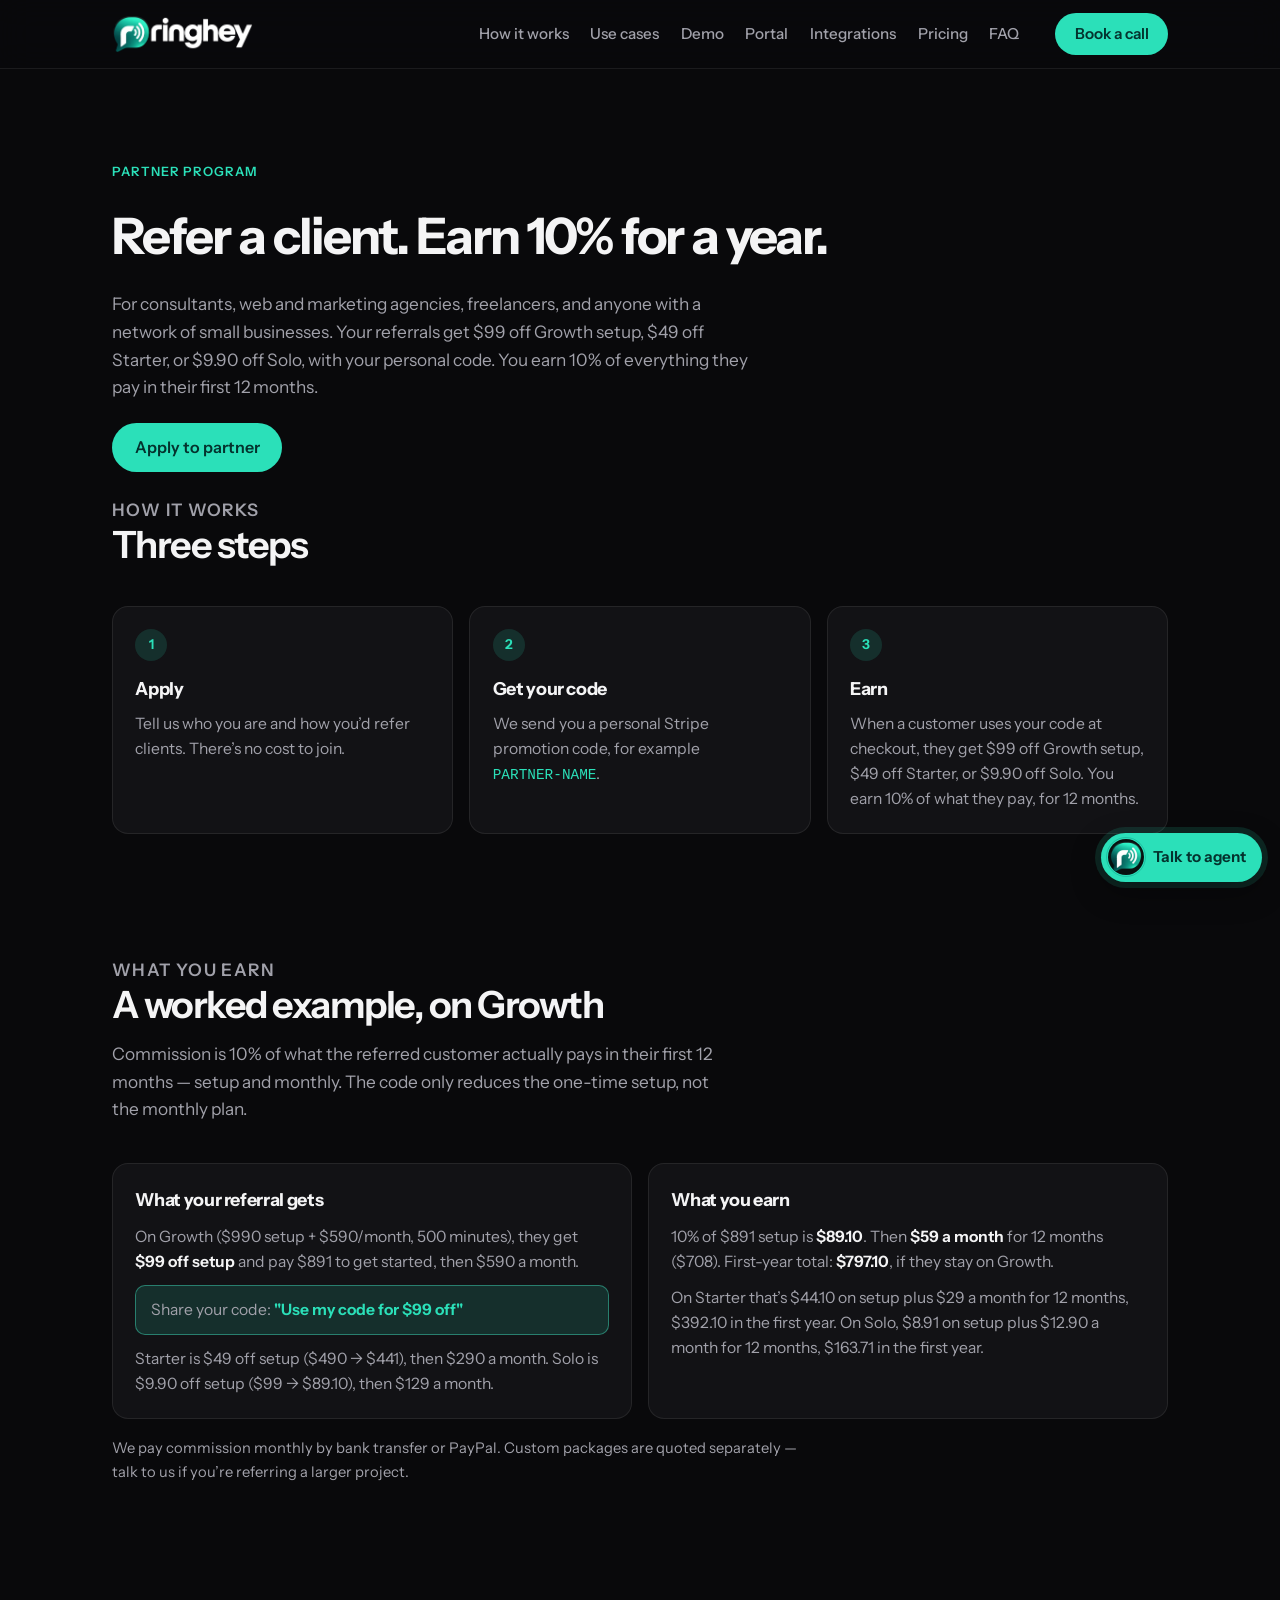
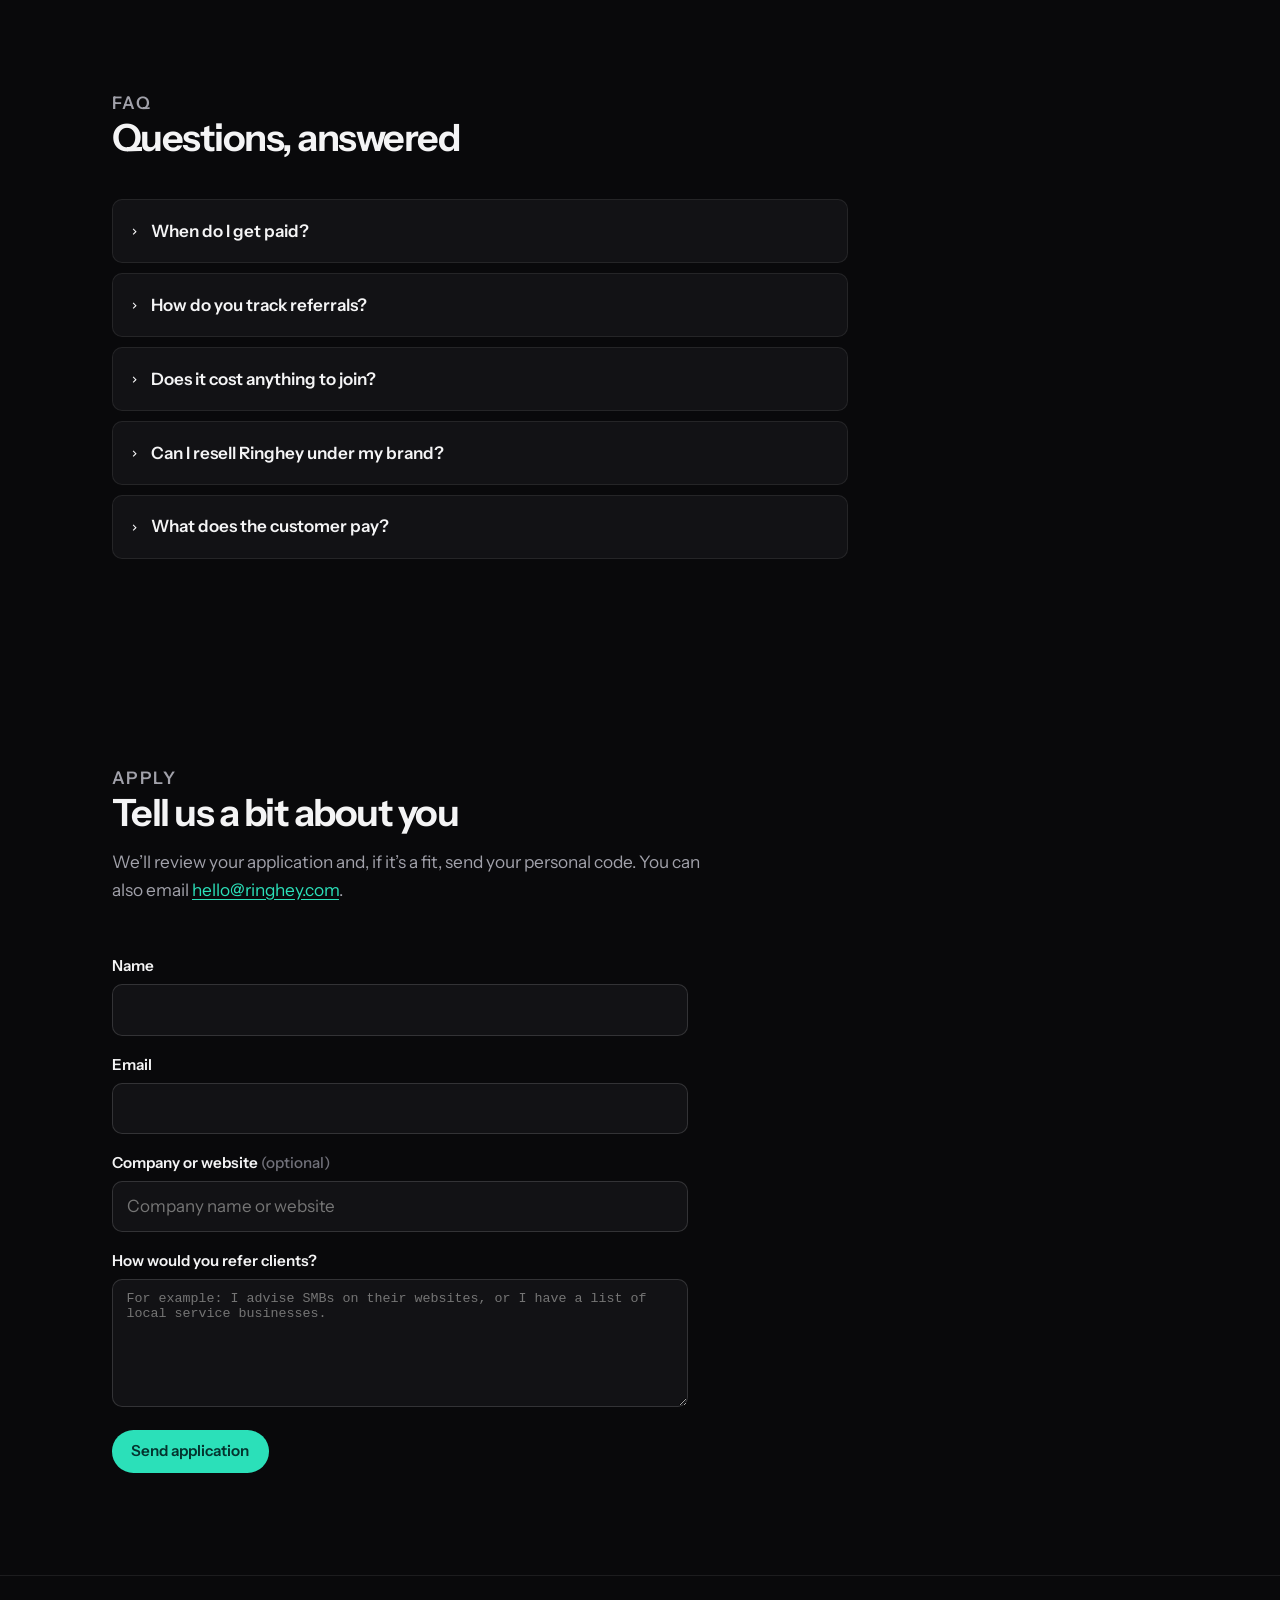
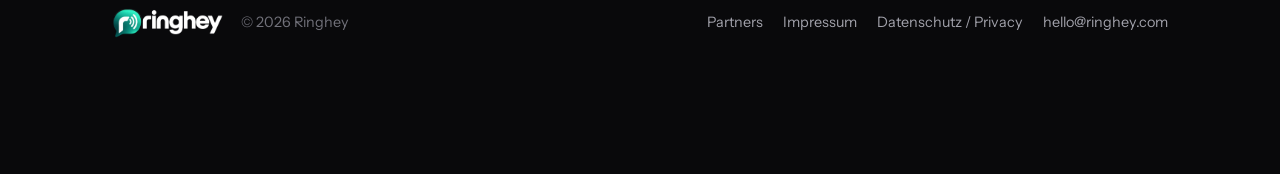
==== commit 08d70cd3: "Add Solo pricing tier for sole traders and small shops Solo is $99 setup and $129 a month with a rea" ====
--- a/partners/index.html
+++ b/partners/index.html
@@ -5,9 +5,9 @@
 <meta name="viewport" content="width=device-width, initial-scale=1">
 <meta name="color-scheme" content="dark">
 <title>Partner program — Ringhey</title>
-<meta name="description" content="Refer a business to Ringhey. They get $99 off Growth setup or $49 off Starter. You earn 10% of what they pay in their first 12 months.">
+<meta name="description" content="Refer a business to Ringhey. They get $99 off Growth setup, $49 off Starter, or $9.90 off Solo. You earn 10% of what they pay in their first 12 months.">
 <meta property="og:title" content="Partner program — Ringhey">
-<meta property="og:description" content="Refer a business to Ringhey. They get $99 off Growth setup or $49 off Starter. You earn 10% of what they pay in their first 12 months.">
+<meta property="og:description" content="Refer a business to Ringhey. They get $99 off Growth setup, $49 off Starter, or $9.90 off Solo. You earn 10% of what they pay in their first 12 months.">
 <meta property="og:image" content="/og.png">
 <meta property="og:type" content="website">
 <link rel="icon" href="/favicon.ico" sizes="32x32">
@@ -17,7 +17,7 @@
 <link rel="preconnect" href="https://fonts.googleapis.com">
 <link rel="preconnect" href="https://fonts.gstatic.com" crossorigin>
 <link rel="stylesheet" href="https://fonts.googleapis.com/css2?family=Instrument+Sans:ital,wght@0,400..700;1,400..700&display=swap">
-<link rel="stylesheet" href="/styles.css?v=partners1">
+<link rel="stylesheet" href="/styles.css?v=solov1">
 </head>
 <body>
 <a class="skip" href="#main">Skip to content</a>
@@ -52,7 +52,7 @@
     <div class="wrap">
       <p class="eyebrow">Partner program</p>
       <h1 id="partners-hero-title">Refer a client. Earn 10% for a year.</h1>
-      <p class="lede">For consultants, web and marketing agencies, freelancers, and anyone with a network of small businesses. Your referrals get $99 off Growth setup, or $49 off Starter, with your personal code. You earn 10% of everything they pay in their first 12 months.</p>
+      <p class="lede">For consultants, web and marketing agencies, freelancers, and anyone with a network of small businesses. Your referrals get $99 off Growth setup, $49 off Starter, or $9.90 off Solo, with your personal code. You earn 10% of everything they pay in their first 12 months.</p>
       <p class="hero-actions">
         <a class="btn btn-primary btn-lg" href="#apply">Apply to partner</a>
       </p>
@@ -79,7 +79,7 @@
         <li class="step">
           <span class="step-num" aria-hidden="true">3</span>
           <h3>Earn</h3>
-          <p>When a customer uses your code at checkout, they get $99 off Growth setup or $49 off Starter. You earn 10% of what they pay, for 12 months.</p>
+          <p>When a customer uses your code at checkout, they get $99 off Growth setup, $49 off Starter, or $9.90 off Solo. You earn 10% of what they pay, for 12 months.</p>
         </li>
       </ol>
     </div>
@@ -97,12 +97,12 @@
           <h3>What your referral gets</h3>
           <p>On Growth ($990 setup + $590/month, 500 minutes), they get <strong>$99 off setup</strong> and pay $891 to get started, then $590 a month.</p>
           <p class="share-line">Share your code: <q>Use my code for $99 off</q></p>
-          <p class="muted-note">Starter is $49 off setup ($490 → $441), then $290 a month.</p>
+          <p class="muted-note">Starter is $49 off setup ($490 → $441), then $290 a month. Solo is $9.90 off setup ($99 → $89.10), then $129 a month.</p>
         </article>
         <article class="card earn-card">
           <h3>What you earn</h3>
           <p>10% of $891 setup is <strong>$89.10</strong>. Then <strong>$59 a month</strong> for 12 months ($708). First-year total: <strong>$797.10</strong>, if they stay on Growth.</p>
-          <p class="muted-note">On Starter that’s $44.10 on setup plus $29 a month for 12 months, $392.10 in the first year.</p>
+          <p class="muted-note">On Starter that’s $44.10 on setup plus $29 a month for 12 months, $392.10 in the first year. On Solo, $8.91 on setup plus $12.90 a month for 12 months, $163.71 in the first year.</p>
         </article>
       </div>
       <p class="price-note">We pay commission monthly by bank transfer or PayPal. Custom packages are quoted separately — talk to us if you’re referring a larger project.</p>
@@ -134,7 +134,7 @@
         </details>
         <details>
           <summary>What does the customer pay?</summary>
-          <p>With your code, $99 off Growth setup or $49 off Starter. Monthly plans stay at the list price. Extra minutes are billed at cost-plus, as on our <a href="/#pricing">pricing</a> page, and are included in the “everything they pay” commission for those first 12 months.</p>
+          <p>With your code, $99 off Growth setup, $49 off Starter, or $9.90 off Solo. Monthly plans stay at the list price. Extra minutes are billed at cost-plus, as on our <a href="/#pricing">pricing</a> page, and are included in the “everything they pay” commission for those first 12 months.</p>
         </details>
       </div>
     </div>
--- a/styles.css
+++ b/styles.css
@@ -925,8 +925,16 @@
   padding-block: 0.9rem 0.4rem;
   align-items: stretch;
 }
-@media (min-width: 48rem) {
-  .pricing { grid-template-columns: repeat(3, 1fr); }
+@media (min-width: 40rem) {
+  .pricing { grid-template-columns: repeat(2, 1fr); }
+}
+@media (min-width: 70rem) {
+  .pricing { grid-template-columns: repeat(4, 1fr); gap: 0.9rem; }
+  .price { padding: 1.15rem 1.05rem; }
+  .price .amount { font-size: clamp(1.55rem, 1.8vw, 2.05rem); }
+  .price-list { font-size: 0.9rem; }
+  .price.featured { transform: translateY(-6px); padding-block-start: 1.55rem; }
+  .price.featured:hover { transform: translateY(-10px); }
 }
 .price {
   display: flex;
@@ -1444,6 +1452,17 @@
   font-size: 1.15rem;
   font-weight: 650;
 }
+.price .price-guarantee {
+  margin: 0.85rem 0 0;
+  padding: 0.55rem 0.7rem;
+  border-radius: var(--radius-sm);
+  background: var(--accent-soft);
+  border: 1px solid color-mix(in srgb, var(--accent) 45%, var(--line));
+  color: var(--fg);
+  font-size: 0.8rem;
+  font-weight: 650;
+  line-height: 1.4;
+}
 
 
 /* Screenshot lightbox */
